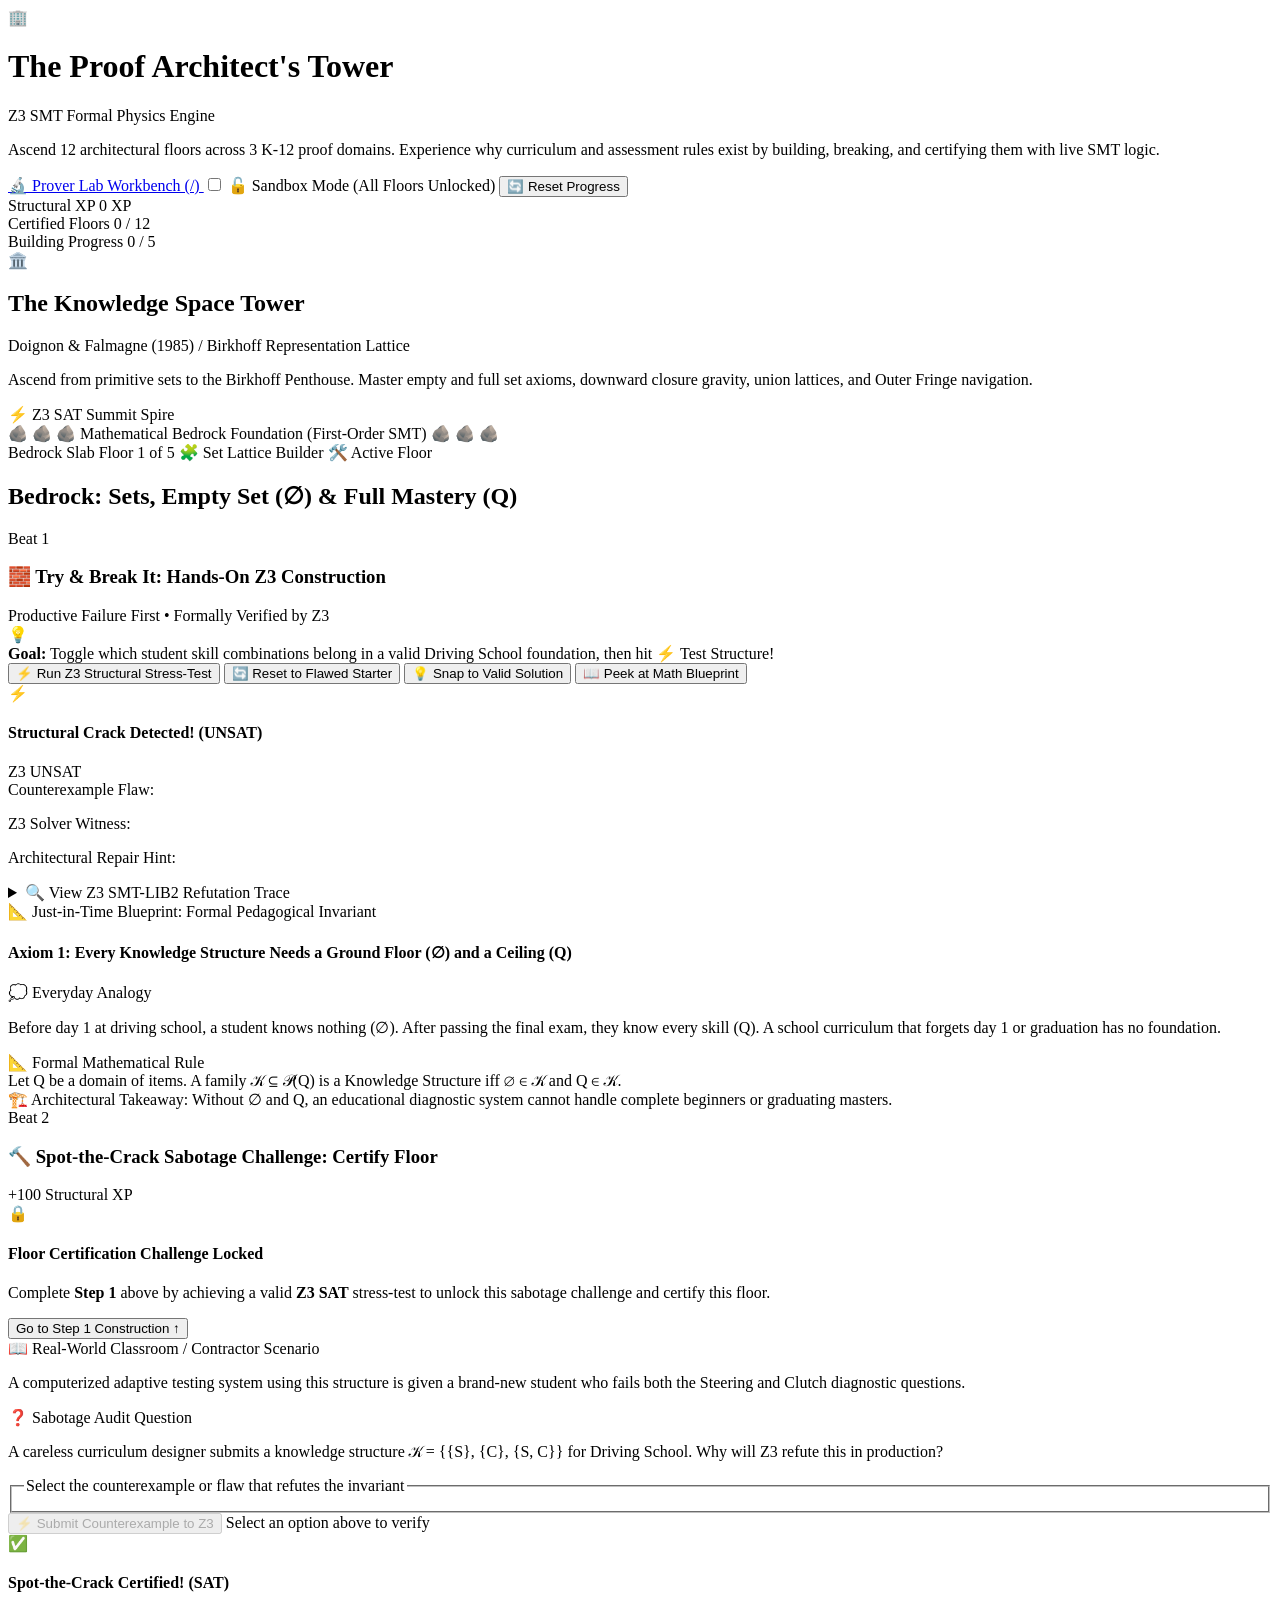
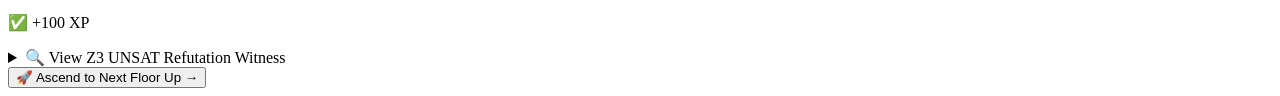
==== app/static/game.html @ efde07f6 "feat(game): add standalone Proof Architect's Tower interactive studio (/game)" ====
<!DOCTYPE html>
<html lang="en">
<head>
  <meta charset="UTF-8" />
  <meta name="viewport" content="width=device-width, initial-scale=1.0" />
  <title>The Proof Architect's Tower — K-12 Formal Verification Game</title>
  <link rel="stylesheet" href="/static/game.css?v=1" />
</head>
<body>
  <!-- ==================== TOP NAVIGATION & STATUS BAR ==================== -->
  <header class="gameHeader" role="banner">
    <div class="headerTop">
      <div class="brand">
        <div class="brandTitleRow">
          <span class="gameLogoIcon" aria-hidden="true">🏢</span>
          <h1>The Proof Architect's Tower</h1>
          <span class="headerBadge">Z3 SMT Formal Physics Engine</span>
        </div>
        <p class="brandSubtitle">
          Ascend 12 architectural floors across 3 K-12 proof domains. Experience why curriculum and assessment rules exist by building, breaking, and certifying them with live SMT logic.
        </p>
      </div>

      <div class="headerControls">
        <a href="/" class="workbenchLinkBtn" title="Return to Prover Lab Workbench">
          <span aria-hidden="true">🔬</span> Prover Lab Workbench (/)
        </a>
        <label class="sandboxToggleLabel" title="Unlock all 12 floors without prerequisites">
          <input type="checkbox" id="sandboxModeCheckbox" />
          <span class="toggleText">🔓 Sandbox Mode (All Floors Unlocked)</span>
        </label>
        <button type="button" id="resetProgressBtn" class="resetProgressBtn" title="Reset all certified floors and XP">
          <span aria-hidden="true">🔄</span> Reset Progress
        </button>
      </div>
    </div>

    <!-- HUD Stats & Building Switcher -->
    <div class="headerHudRow">
      <nav class="buildingTabs" id="buildingTabs" aria-label="Building Switcher">
        <!-- Building tabs will be dynamically rendered here -->
      </nav>

      <div class="playerHudStats" aria-label="Player Progress">
        <div class="hudStatItem" title="Structural Experience Points earned from Z3 certifications">
          <span class="hudLabel">Structural XP</span>
          <span class="hudValue xpValue" id="playerXpDisplay">0 XP</span>
        </div>
        <div class="hudStatItem" title="Total floors certified across all buildings">
          <span class="hudLabel">Certified Floors</span>
          <span class="hudValue" id="certifiedFloorsDisplay">0 / 12</span>
        </div>
        <div class="hudStatItem" title="Floors certified in current building">
          <span class="hudLabel">Building Progress</span>
          <span class="hudValue" id="buildingProgressDisplay">0 / 5</span>
        </div>
      </div>
    </div>
  </header>

  <!-- ==================== MAIN 2-PANE GAME CONTAINER ==================== -->
  <main class="gameLayout">
    <!-- LEFT PANE: Building Elevation Tower (36%) -->
    <aside class="towerPane" id="towerPane" aria-label="Building Elevation Tower">
      <div class="towerHeaderCard">
        <div class="towerMetaTop">
          <span class="buildingIcon" id="towerBuildingIcon" aria-hidden="true">🏛️</span>
          <div>
            <h2 class="buildingTitle" id="towerBuildingTitle">The Knowledge Space Tower</h2>
            <p class="buildingSubtitle" id="towerBuildingSubtitle">Doignon &amp; Falmagne (1985) / Birkhoff Representation Lattice</p>
          </div>
        </div>
        <p class="buildingDesc" id="towerBuildingDesc">
          Ascend from primitive sets to the Birkhoff Penthouse. Master empty and full set axioms, downward closure gravity, union lattices, and Outer Fringe navigation.
        </p>
      </div>

      <!-- Architectural Cross-Section Elevation View -->
      <div class="elevationViewport" id="elevationViewport">
        <div class="skylineSpire" id="skylineSpire">
          <span class="spireIcon">⚡</span>
          <span class="spireText">Z3 SAT Summit Spire</span>
        </div>

        <!-- Floors are rendered bottom-to-top from Floor 1 Bedrock to Top Floor Penthouse -->
        <div class="towerStackContainer" id="towerStackContainer" role="list">
          <!-- Dynamically populated floor cards -->
        </div>

        <div class="bedrockFoundation" id="bedrockFoundation">
          <span class="bedrockPattern">🪨 🪨 🪨 Mathematical Bedrock Foundation (First-Order SMT) 🪨 🪨 🪨</span>
        </div>
      </div>
    </aside>

    <!-- RIGHT PANE: Active Floor Hands-On Workbench (64%) -->
    <section class="workbenchPane" id="workbenchPane" aria-label="Active Floor Workbench">
      <!-- Active Floor Header -->
      <div class="activeFloorHeader" id="activeFloorHeader">
        <div class="floorTagRow">
          <span class="floorElementPill" id="floorElementPill">Bedrock Slab</span>
          <span class="floorIndexBadge" id="floorIndexBadge">Floor 1 of 5</span>
          <span class="floorMechanicBadge" id="floorMechanicBadge">🧩 Set Lattice Builder</span>
          <span class="floorStatusBadge" id="floorStatusBadge">🛠️ Active Floor</span>
        </div>
        <h2 class="floorMainTitle" id="floorMainTitle">Bedrock: Sets, Empty Set (∅) &amp; Full Mastery (Q)</h2>
      </div>

      <!-- BEAT 1: TRY & BREAK IT (Hands-On Z3 Construction) -->
      <section class="beatSection beat1Section" id="beat1Section" aria-label="Beat 1: Try &amp; Break It">
        <div class="beatSectionHeader">
          <div class="beatTitleRow">
            <span class="beatBadge">Beat 1</span>
            <h3>🧱 Try &amp; Break It: Hands-On Z3 Construction</h3>
          </div>
          <span class="beatRuleNotice">Productive Failure First • Formally Verified by Z3</span>
        </div>

        <!-- 1-Sentence Action Prompt Banner -->
        <div class="tryItPromptBanner" id="tryItPromptBanner">
          <span class="promptBulb" aria-hidden="true">💡</span>
          <div class="promptTextContent">
            <strong>Goal:</strong>
            <span id="tryItPromptText">Toggle which student skill combinations belong in a valid Driving School foundation, then hit ⚡ Test Structure!</span>
          </div>
        </div>

        <!-- Dynamic Puzzle Area -->
        <div class="puzzleWidgetContainer" id="puzzleWidgetContainer">
          <!-- Injected dynamic widget depending on mechanicType -->
        </div>

        <!-- Action Controls Row -->
        <div class="puzzleActionsRow">
          <button type="button" id="runStressTestBtn" class="actionBtn primaryActionBtn">
            <span class="btnIcon" aria-hidden="true">⚡</span> Run Z3 Structural Stress-Test
          </button>
          <button type="button" id="resetStarterBtn" class="actionBtn secondaryActionBtn" title="Reload original flawed starter state">
            <span class="btnIcon" aria-hidden="true">🔄</span> Reset to Flawed Starter
          </button>
          <button type="button" id="snapSolutionBtn" class="actionBtn hintActionBtn" title="Load mathematically valid target configuration">
            <span class="btnIcon" aria-hidden="true">💡</span> Snap to Valid Solution
          </button>
          <button type="button" id="toggleBlueprintBtn" class="actionBtn textActionBtn" title="Peek at underlying mathematical blueprint">
            <span class="btnIcon" aria-hidden="true">📖</span> Peek at Math Blueprint
          </button>
        </div>

        <!-- Live Z3 SMT Diagnostic Feedback Card -->
        <div class="z3FeedbackCard hidden" id="z3BuildFeedbackCard" aria-live="polite">
          <div class="feedbackHeaderRow">
            <div class="feedbackTitleGroup">
              <span class="feedbackIcon" id="feedbackIcon">⚡</span>
              <h4 class="feedbackTitle" id="feedbackTitle">Structural Crack Detected! (UNSAT)</h4>
            </div>
            <span class="feedbackVerdictBadge" id="feedbackVerdictBadge">Z3 UNSAT</span>
          </div>

          <div class="feedbackBody">
            <div class="failureHeadlineBox" id="failureHeadlineBox">
              <span class="headlineTag">Counterexample Flaw:</span>
              <p class="headlineText" id="failureHeadlineText"></p>
            </div>

            <div class="counterexampleBox" id="counterexampleBox">
              <span class="counterexampleTag">Z3 Solver Witness:</span>
              <p class="counterexampleText" id="counterexampleText"></p>
            </div>

            <div class="repairHintBox" id="repairHintBox">
              <span class="hintTag">Architectural Repair Hint:</span>
              <p class="repairHintText" id="repairHintText"></p>
            </div>

            <!-- Optional Collapsible Z3 SMT Trace -->
            <details class="traceDetails" id="traceDetails">
              <summary class="traceSummary">🔍 View Z3 SMT-LIB2 Refutation Trace</summary>
              <pre class="traceCodeBlock"><code id="traceCodeBlock">; Loading Z3 SMT Trace...</code></pre>
            </details>
          </div>
        </div>

        <!-- Just-in-Time Blueprint Card (Aha! Unlock) -->
        <div class="blueprintCard" id="jitBlueprintCard">
          <div class="blueprintHeader">
            <span class="blueprintTag">📐 Just-in-Time Blueprint: Formal Pedagogical Invariant</span>
            <h4 class="blueprintHeadline" id="blueprintHeadline">Axiom 1: Every Knowledge Structure Needs a Ground Floor (∅) and a Ceiling (Q)</h4>
          </div>

          <div class="blueprintGrid">
            <div class="blueprintColumn">
              <span class="blueprintColLabel">💭 Everyday Analogy</span>
              <p class="blueprintText" id="blueprintEverydayAnalogy">
                Before day 1 at driving school, a student knows nothing (∅). After passing the final exam, they know every skill (Q). A school curriculum that forgets day 1 or graduation has no foundation.
              </p>
            </div>

            <div class="blueprintColumn">
              <span class="blueprintColLabel">📐 Formal Mathematical Rule</span>
              <div class="formalRuleBox" id="blueprintFormalRule">
                Let Q be a domain of items. A family 𝒦 ⊆ 𝒫(Q) is a Knowledge Structure iff ∅ ∈ 𝒦 and Q ∈ 𝒦.
              </div>
            </div>
          </div>

          <div class="blueprintTakeawayRow">
            <span class="takeawayLabel">🏗️ Architectural Takeaway:</span>
            <span class="takeawayText" id="blueprintTakeaway">
              Without ∅ and Q, an educational diagnostic system cannot handle complete beginners or graduating masters.
            </span>
          </div>
        </div>
      </section>

      <!-- BEAT 2: SABOTAGE / SPOT-THE-CRACK CHALLENGE (Certify Floor) -->
      <section class="beatSection beat2Section" id="beat2Section" aria-label="Beat 2: Spot-the-Crack Sabotage Challenge">
        <div class="beatSectionHeader">
          <div class="beatTitleRow">
            <span class="beatBadge">Beat 2</span>
            <h3>🔨 Spot-the-Crack Sabotage Challenge: Certify Floor</h3>
          </div>
          <span class="beatXpBadge" id="beatXpBadge">+100 Structural XP</span>
        </div>

        <!-- Locked Overlay Notice -->
        <div class="lockedOverlay" id="beat2LockedOverlay">
          <span class="lockIcon" aria-hidden="true">🔒</span>
          <h4>Floor Certification Challenge Locked</h4>
          <p>
            Complete <strong>Step 1</strong> above by achieving a valid <strong>Z3 SAT</strong> stress-test to unlock this sabotage challenge and certify this floor.
          </p>
          <button type="button" class="actionBtn primaryActionBtn" id="focusStep1Btn">
            Go to Step 1 Construction &uarr;
          </button>
        </div>

        <!-- Active Beat 2 Container -->
        <div class="beat2ActiveContainer hidden" id="beat2ActiveContainer">
          <!-- Real-World Scenario Callout -->
          <div class="scenarioContextCard">
            <div class="cardMetaLabel">📖 Real-World Classroom / Contractor Scenario</div>
            <p class="scenarioText" id="sabotageScenarioText">
              A computerized adaptive testing system using this structure is given a brand-new student who fails both the Steering and Clutch diagnostic questions.
            </p>
          </div>

          <!-- Challenge Prompt -->
          <div class="sabotagePromptCard">
            <div class="cardMetaLabel">❓ Sabotage Audit Question</div>
            <p class="challengePromptText" id="sabotagePromptText">
              A careless curriculum designer submits a knowledge structure 𝒦 = {{S}, {C}, {S, C}} for Driving School. Why will Z3 refute this in production?
            </p>
          </div>

          <!-- Options Grid -->
          <fieldset class="sabotageOptionsFieldset">
            <legend class="srOnly">Select the counterexample or flaw that refutes the invariant</legend>
            <div class="sabotageOptionsGrid" id="sabotageOptionsGrid">
              <!-- Dynamically populated option cards -->
            </div>
          </fieldset>

          <!-- Sabotage Action Row -->
          <div class="sabotageActionsRow">
            <button type="button" id="submitSabotageBtn" class="actionBtn certifyActionBtn" disabled>
              <span class="btnIcon" aria-hidden="true">⚡</span> Submit Counterexample to Z3
            </button>
            <span class="selectionHint" id="selectionHint">Select an option above to verify</span>
          </div>

          <!-- Sabotage Feedback Card -->
          <div class="sabotageFeedbackCard hidden" id="sabotageFeedbackCard" aria-live="polite">
            <div class="feedbackHeaderRow">
              <div class="feedbackTitleGroup">
                <span class="feedbackIcon" id="sabotageResultIcon">✅</span>
                <h4 class="feedbackTitle" id="sabotageResultTitle">Spot-the-Crack Certified! (SAT)</h4>
              </div>
              <span class="feedbackVerdictBadge" id="sabotageResultBadge">✅ +100 XP</span>
            </div>

            <p class="sabotageExplanationText" id="sabotageExplanationText"></p>

            <details class="traceDetails" id="sabotageTraceDetails">
              <summary class="traceSummary">🔍 View Z3 UNSAT Refutation Witness</summary>
              <pre class="traceCodeBlock"><code id="sabotageTraceCodeBlock">; Z3 UNSAT Trace</code></pre>
            </details>

            <div class="ascendRow hidden" id="ascendRow">
              <button type="button" id="ascendNextFloorBtn" class="actionBtn ascendActionBtn">
                🚀 Ascend to Next Floor Up &rarr;
              </button>
            </div>
          </div>
        </div>
      </section>
    </section>
  </main>

  <!-- ==================== GAME CLIENT SCRIPT ==================== -->
  <script src="/static/game.js?v=1"></script>
</body>
</html>
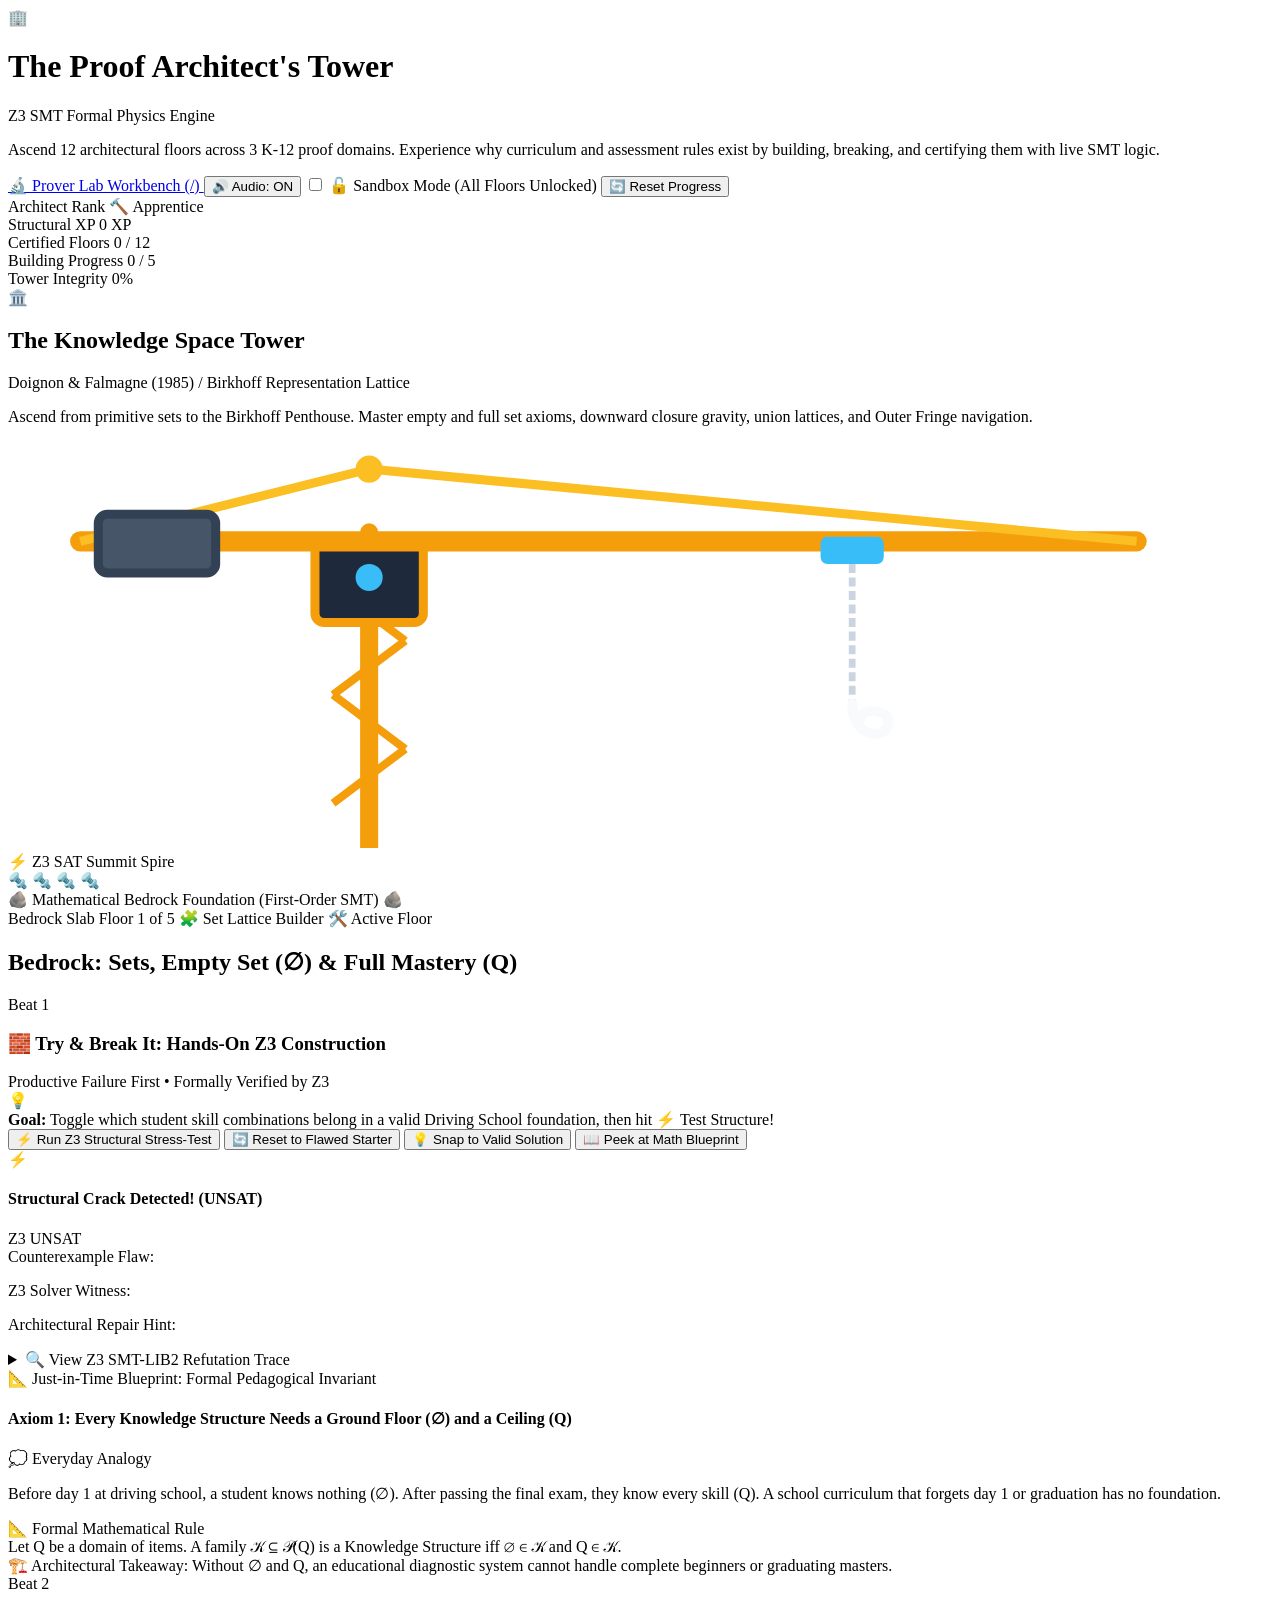
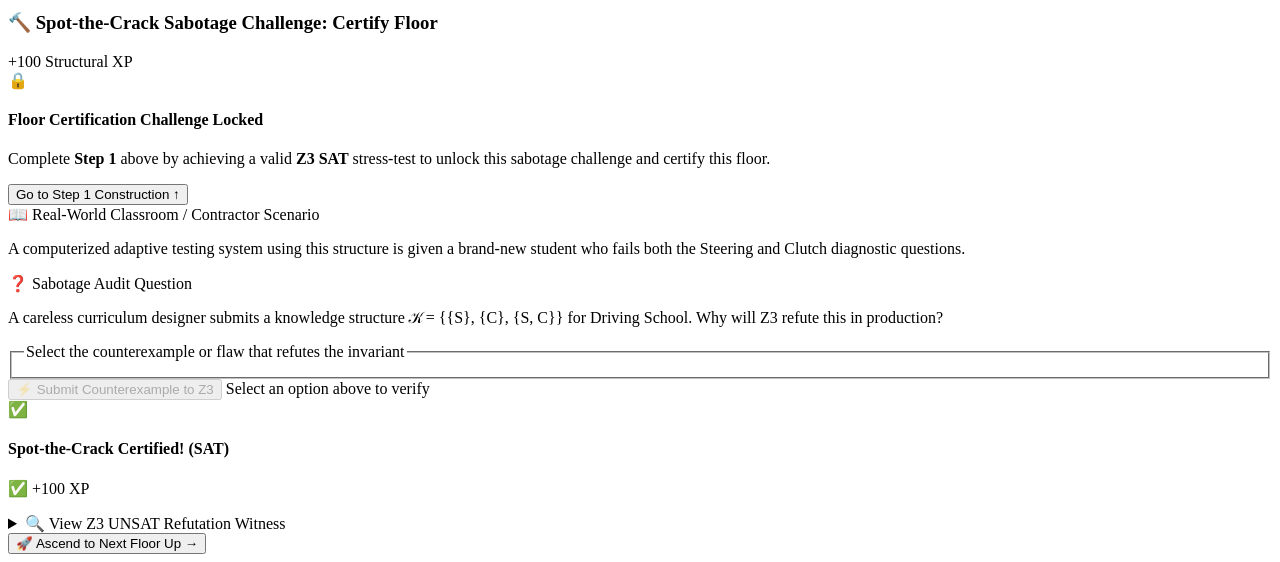
==== commit 5268ade1: "style(game): upgrade /game with architectural skyscraper graphics, 3D tactile blocks, particles, and" ====
--- a/app/static/game.html
+++ b/app/static/game.html
@@ -4,7 +4,7 @@
   <meta charset="UTF-8" />
   <meta name="viewport" content="width=device-width, initial-scale=1.0" />
   <title>The Proof Architect's Tower — K-12 Formal Verification Game</title>
-  <link rel="stylesheet" href="/static/game.css?v=1" />
+  <link rel="stylesheet" href="/static/game.css?v=2" />
 </head>
 <body>
   <!-- ==================== TOP NAVIGATION & STATUS BAR ==================== -->
@@ -25,6 +25,10 @@
         <a href="/" class="workbenchLinkBtn" title="Return to Prover Lab Workbench">
           <span aria-hidden="true">🔬</span> Prover Lab Workbench (/)
         </a>
+        <button type="button" id="toggleSoundBtn" class="soundToggleBtn" title="Toggle Procedural Web Audio API Sound Effects" aria-pressed="true">
+          <span class="soundIcon" aria-hidden="true">🔊</span>
+          <span class="soundText" id="soundToggleText">Audio: ON</span>
+        </button>
         <label class="sandboxToggleLabel" title="Unlock all 12 floors without prerequisites">
           <input type="checkbox" id="sandboxModeCheckbox" />
           <span class="toggleText">🔓 Sandbox Mode (All Floors Unlocked)</span>
@@ -42,6 +46,10 @@
       </nav>
 
       <div class="playerHudStats" aria-label="Player Progress">
+        <div class="hudStatItem hudRankItem" title="Architectural Verification Rank">
+          <span class="hudLabel">Architect Rank</span>
+          <span class="hudValue rankBadge" id="playerRankBadge">🔨 Apprentice</span>
+        </div>
         <div class="hudStatItem" title="Structural Experience Points earned from Z3 certifications">
           <span class="hudLabel">Structural XP</span>
           <span class="hudValue xpValue" id="playerXpDisplay">0 XP</span>
@@ -53,6 +61,15 @@
         <div class="hudStatItem" title="Floors certified in current building">
           <span class="hudLabel">Building Progress</span>
           <span class="hudValue" id="buildingProgressDisplay">0 / 5</span>
+        </div>
+        <div class="hudProgressItem" title="Overall Tower Verification Progress">
+          <div class="progressMetaRow">
+            <span class="hudLabel">Tower Integrity</span>
+            <span class="progressPercent" id="towerIntegrityPercent">0%</span>
+          </div>
+          <div class="hudProgressBarTrack" role="progressbar" aria-valuenow="0" aria-valuemin="0" aria-valuemax="100" id="hudProgressBarTrack">
+            <div class="hudProgressBarFill" id="hudProgressBarFill" style="width: 0%;"></div>
+          </div>
         </div>
       </div>
     </div>
@@ -77,9 +94,53 @@
 
       <!-- Architectural Cross-Section Elevation View -->
       <div class="elevationViewport" id="elevationViewport">
-        <div class="skylineSpire" id="skylineSpire">
-          <span class="spireIcon">⚡</span>
-          <span class="spireText">Z3 SAT Summit Spire</span>
+        <!-- Skyline Starfield & Blueprint Atmosphere -->
+        <div class="skylineBackdrop" aria-hidden="true">
+          <div class="skylineStars" id="skylineStars"></div>
+          <div class="blueprintGridLines"></div>
+          <div class="skylineGlowAura"></div>
+        </div>
+
+        <!-- Animated Construction Crane & Summit Beacon -->
+        <div class="craneSummitDeck" id="craneSummitDeck">
+          <!-- Summit Energy Beacon Beam shooting skyward when certified -->
+          <div class="summitBeaconBeam hidden" id="summitBeaconBeam" aria-hidden="true">
+            <div class="beaconCore"></div>
+            <div class="beaconGlowPillar"></div>
+          </div>
+
+          <!-- Construction Crane SVG -->
+          <div class="craneRig" id="craneRig" aria-label="Architectural Construction Crane">
+            <svg class="craneSvg" viewBox="0 0 280 90" preserveAspectRatio="xMidYMid meet" aria-hidden="true">
+              <!-- Lattice Mast -->
+              <line x1="80" y1="20" x2="80" y2="90" stroke="#f59e0b" stroke-width="4" stroke-linecap="round"/>
+              <line x1="72" y1="32" x2="88" y2="44" stroke="#f59e0b" stroke-width="1.8"/>
+              <line x1="88" y1="44" x2="72" y2="56" stroke="#f59e0b" stroke-width="1.8"/>
+              <line x1="72" y1="56" x2="88" y2="68" stroke="#f59e0b" stroke-width="1.8"/>
+              <line x1="88" y1="68" x2="72" y2="80" stroke="#f59e0b" stroke-width="1.8"/>
+              <!-- Operator Cab -->
+              <rect x="68" y="22" width="24" height="18" rx="2" fill="#1e293b" stroke="#f59e0b" stroke-width="2"/>
+              <circle cx="80" cy="30" r="3" fill="#38bdf8"/>
+              <!-- Jib Arm & Peak Cable Rigging -->
+              <line x1="16" y1="22" x2="250" y2="22" stroke="#f59e0b" stroke-width="4.5" stroke-linecap="round"/>
+              <line x1="16" y1="22" x2="80" y2="6" stroke="#fbbf24" stroke-width="2"/>
+              <line x1="80" y1="6" x2="250" y2="22" stroke="#fbbf24" stroke-width="2"/>
+              <circle cx="80" cy="6" r="3" fill="#fbbf24"/>
+              <!-- Counterweights -->
+              <rect x="20" y="16" width="26" height="13" rx="2" fill="#475569" stroke="#334155" stroke-width="2"/>
+              <!-- Trolley & Cable Hook -->
+              <g class="craneTrolleyGroup">
+                <rect x="180" y="21" width="14" height="6" rx="1.5" fill="#38bdf8"/>
+                <line x1="187" y1="27" x2="187" y2="58" stroke="#cbd5e1" stroke-width="1.5" stroke-dasharray="2 1" class="craneHoistCable"/>
+                <path d="M 187,58 C 187,66 195,66 195,62 C 195,59 189,59 189,61" stroke="#f8fafc" stroke-width="2.2" fill="none" stroke-linecap="round"/>
+              </g>
+            </svg>
+          </div>
+
+          <div class="skylineSpire" id="skylineSpire">
+            <span class="spireIcon">⚡</span>
+            <span class="spireText">Z3 SAT Summit Spire</span>
+          </div>
         </div>
 
         <!-- Floors are rendered bottom-to-top from Floor 1 Bedrock to Top Floor Penthouse -->
@@ -87,8 +148,20 @@
           <!-- Dynamically populated floor cards -->
         </div>
 
-        <div class="bedrockFoundation" id="bedrockFoundation">
-          <span class="bedrockPattern">🪨 🪨 🪨 Mathematical Bedrock Foundation (First-Order SMT) 🪨 🪨 🪨</span>
+        <!-- Granite Bedrock Foundation Slab with Subterranean Anchor Bolts -->
+        <div class="bedrockFoundation" id="bedrockFoundation" aria-label="Mathematical Bedrock Foundation">
+          <div class="bedrockStrataLayer strataUpper"></div>
+          <div class="anchorBoltsRow" aria-hidden="true">
+            <span class="anchorBolt" title="Subterranean Anchor Bolt 1">🔩</span>
+            <span class="anchorBolt" title="Subterranean Anchor Bolt 2">🔩</span>
+            <span class="anchorBolt" title="Subterranean Anchor Bolt 3">🔩</span>
+            <span class="anchorBolt" title="Subterranean Anchor Bolt 4">🔩</span>
+          </div>
+          <div class="bedrockLabel">
+            <span class="bedrockIcon">🪨</span>
+            <span class="bedrockText">Mathematical Bedrock Foundation (First-Order SMT)</span>
+            <span class="bedrockIcon">🪨</span>
+          </div>
         </div>
       </div>
     </aside>
@@ -296,7 +369,10 @@
     </section>
   </main>
 
+  <!-- ==================== FULL-SCREEN GAME FX OVERLAY ==================== -->
+  <div id="gameFxOverlay" class="gameFxOverlay" aria-hidden="true"></div>
+
   <!-- ==================== GAME CLIENT SCRIPT ==================== -->
-  <script src="/static/game.js?v=1"></script>
+  <script src="/static/game.js?v=2"></script>
 </body>
 </html>
